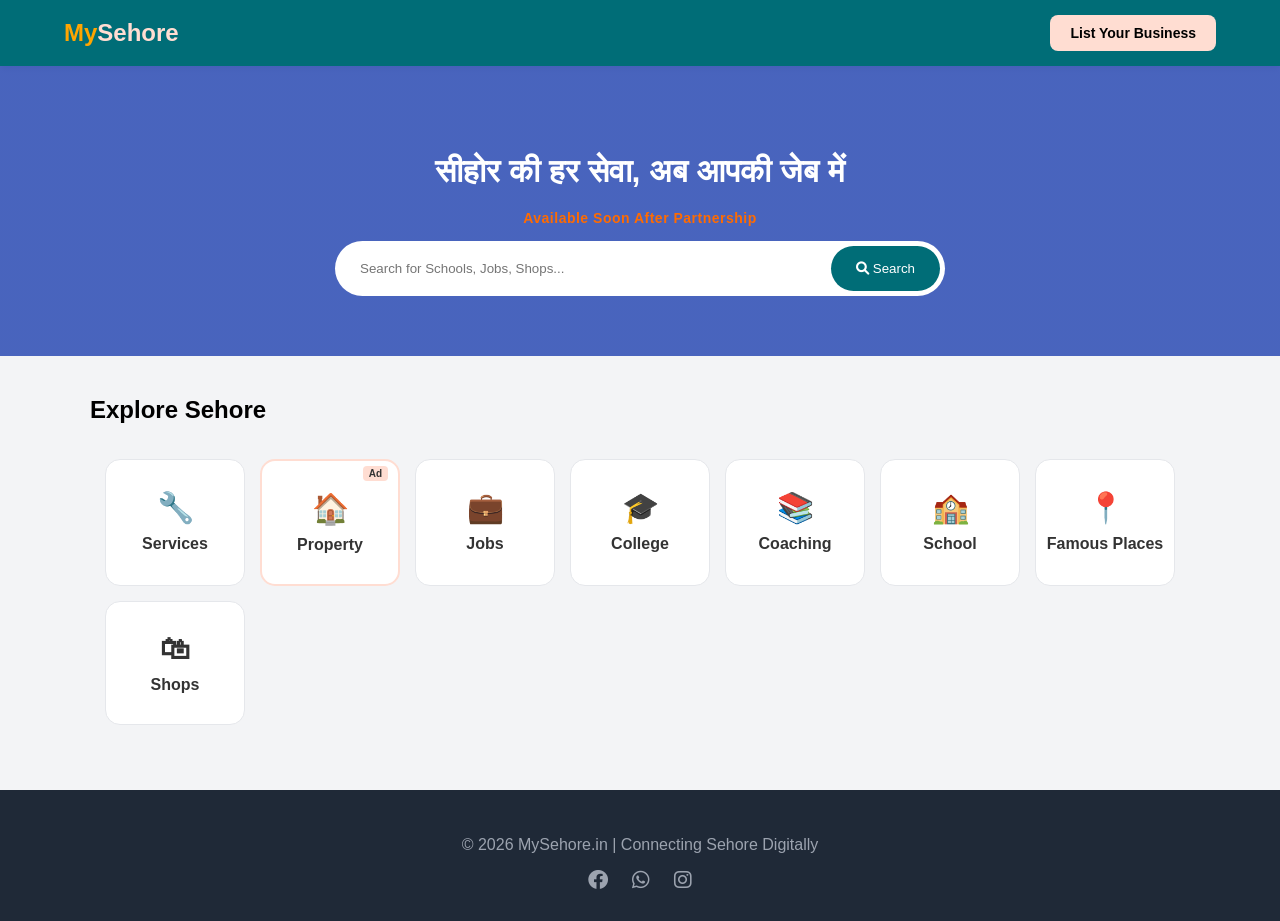
==== index.html @ 0cb75763 "Add files via upload" ====
<!DOCTYPE html>
<html lang="en">
<head>
  <meta charset="UTF-8">
  <title>MySehore.in – Sehore City Portal</title>
  <meta name="viewport" content="width=device-width, initial-scale=1.0">

  <!-- SEO Meta Description -->
  <meta name="description" content="MySehore.in – Explore Services, Property, Jobs, Colleges, Schools, Coaching, Shops & Famous Places in Sehore. Connect with local providers easily.">

  <link rel="stylesheet" href="style.css">
  <link rel="stylesheet" href="https://cdnjs.cloudflare.com/ajax/libs/font-awesome/6.0.0/css/all.min.css">
</head>
<body>

<!-- HEADER + NAV -->
<header class="header">
  <div class="logo">My<span>Sehore</span></div>
  <a href="add-business.html" class="btn-list">List Your Business</a>
</header>

<!-- HERO SECTION -->
<section class="hero">
  <h1>सीहोर की हर सेवा, अब आपकी जेब में</h1> <!-- H1 for SEO -->
  <p class="coming-soon">Available Soon After Partnership</p>
  <div class="search-container">
    <input type="text" placeholder="Search for Schools, Jobs, Shops...">
    <button type="submit"><i class="fas fa-search"></i> Search</button>
  </div>
</section>

<!-- CATEGORIES GRID -->
<section class="section">
  <h2>Explore Sehore</h2> <!-- H2 for SEO -->
  <div class="grid">
    <a href="services.html" class="card"><span>🔧</span><br>Services</a>
    <a href="property.html" class="card featured"><span>🏠</span><br>Property</a>
    <a href="jobs.html" class="card"><span>💼</span><br>Jobs</a>
    <a href="college.html" class="card"><span>🎓</span><br>College</a>
    <a href="coaching.html" class="card"><span>📚</span><br>Coaching</a>
    <a href="school.html" class="card"><span>🏫</span><br>School</a>
    <a href="places.html" class="card"><span>📍</span><br>Famous Places</a>
    <a href="shops.html" class="card"><span>🛍</span><br>Shops</a>
  </div>
</section>

<!-- FOOTER -->
<footer class="footer">
  <div class="footer-content">
    <p>© 2026 MySehore.in | Connecting Sehore Digitally</p>
    <div class="social-icons">
        <i class="fab fa-facebook"></i>
        <i class="fab fa-whatsapp"></i>
        <i class="fab fa-instagram"></i>
    </div>
  </div>
</footer>

</body>
</html>
---- style.css ----
/* --- आपका मौजूदा कोड शुरू (Existing Code) --- */

/* General Enhancement */
:root {
    --primary: #006D77;
    --secondary: #FFDDD2;
    --white: Orange;
    --gray: #f3f4f6;
}

body {
    font-family: 'Segoe UI', Tahoma, Geneva, Verdana, sans-serif;
    margin: 0;
    background-color: var(--gray);
}

/* Header Improvements */
.header {
    background: var(--primary);
    padding: 15px 5%;
    display: flex;
    justify-content: space-between;
    align-items: center;
    box-shadow: 0 4px 6px -1px rgba(0,0,0,0.1);
}

.logo {
    font-size: 24px;
    font-weight: bold;
    color: var(--white);
}

.logo span {
    color: var(--secondary);
}

.btn-list {
    background: var(--secondary);
    color: #000;
    padding: 10px 20px;
    border-radius: 8px;
    text-decoration: none;
    font-weight: bold;
    font-size: 14px;
    transition: 0.3s;
}

.btn-list:hover {
    transform: scale(1.05);
    background: #f59e0b;
}

/* Hero & Search Styling (New) */
.hero {
    background: linear-gradient(rgba(30, 64, 175, 0.8), rgba(30, 64, 175, 0.8)), 
                url('https://images.unsplash.com/photo-1449824913935-59a10b8d2000?q=80&w=1000');
    background-size: cover;
    padding: 60px 20px;
    text-align: center;
    color: white;
}

.hero h1 {
    font-size: 2rem;
    margin-bottom: 20px;
}

.search-container {
    max-width: 600px;
    margin: 0 auto;
    display: flex;
    background: white;
    padding: 5px;
    border-radius: 50px;
}

.search-container input {
    flex: 1;
    border: none;
    padding: 15px 20px;
    border-radius: 50px;
    outline: none;
}

.search-container button {
    background: var(--primary);
    color: white;
    border: none;
    padding: 10px 25px;
    border-radius: 50px;
    cursor: pointer;
}

/* Grid & Card Level Up */
.section {
    max-width: 1100px;
    margin: 40px auto;
    padding: 0 20px;
}

.grid {
    display: grid;
    grid-template-columns: repeat(auto-fit, minmax(140px, 1fr));
    gap: 20px;
    margin-top: 20px;
}

.card {
    background: white;
    padding: 30px 10px;
    text-align: center;
    text-decoration: none;
    color: #333;
    border-radius: 15px;
    font-weight: 600;
    transition: 0.3s;
    border: 1px solid #e5e7eb;
}

.card span {
    font-size: 30px;
    display: inline-block;
    margin-bottom: 10px;
}

.card:hover {
    transform: translateY(-8px);
    box-shadow: 0 10px 15px -3px rgba(0,0,0,0.1);
    border-color: var(--primary);
}

/* Sale Booster: Featured Card Styling */
.featured {
    border: 2px solid var(--secondary);
    position: relative;
}

.featured::before {
    content: "Ad";
    position: absolute;
    top: 5px;
    right: 10px;
    background: var(--secondary);
    font-size: 10px;
    padding: 2px 6px;
    border-radius: 4px;
}

/* Registration Form Styling */
.form-section {
  padding: 40px 15px;
  background: #f4f7f9;
}

.form-container {
  max-width: 650px;
  margin: 0 auto;
  background: white;
  padding: 30px;
  border-radius: 15px;
  box-shadow: 0 10px 30px rgba(0,0,0,0.1);
}

.form-container h2 {
  color: #0d47a1;
  margin-bottom: 5px;
}

.form-container p {
  color: #666;
  font-size: 14px;
  margin-bottom: 20px;
}

hr {
  border: 0;
  border-top: 1px solid #eee;
  margin-bottom: 25px;
}

.form-group {
  margin-bottom: 20px;
  text-align: left;
}

.form-group label {
  display: block;
  font-weight: bold;
  margin-bottom: 8px;
  font-size: 14px;
  color: #333;
}

.form-group input, 
.form-group select, 
.form-group textarea {
  width: 100%;
  padding: 12px 15px;
  border: 1px solid #ccc;
  border-radius: 8px;
  font-size: 15px;
  outline: none;
  transition: 0.3s;
}

.form-group input:focus, 
.form-group select:focus, 
.form-group textarea:focus {
  border-color: #0d47a1;
  box-shadow: 0 0 5px rgba(13, 71, 161, 0.2);
}

.form-row {
  display: grid;
  grid-template-columns: 1fr 1fr;
  gap: 15px;
}

/* Plan Selection Buttons */
.plan-selection {
  margin: 25px 0;
  text-align: left;
}

.plan-options {
  display: grid;
  grid-template-columns: 1fr 1fr;
  gap: 15px;
  margin-top: 10px;
}

.plan-card {
  border: 2px solid #ddd;
  padding: 15px;
  border-radius: 10px;
  display: flex;
  align-items: center;
  gap: 10px;
  cursor: pointer;
  transition: 0.3s;
}

.plan-card:hover {
  border-color: #0d47a1;
}

.plan-card.gold {
  border-color: #ffcc00;
  background: #fffdf0;
}

.submit-btn {
  width: 100%;
  background: #0d47a1;
  color: white;
  padding: 15px;
  border: none;
  border-radius: 8px;
  font-size: 18px;
  font-weight: bold;
  cursor: pointer;
  transition: 0.3s;
  margin-top: 10px;
}

.submit-btn:hover {
  background: #1565c0;
  transform: translateY(-2px);
  box-shadow: 0 5px 15px rgba(0,0,0,0.2);
}

/* Footer Styling */
footer {
    background: #1f2937;
    color: #9ca3af;
    padding: 30px 0;
    text-align: center;
    margin-top: 50px;
}

.social-icons {
    margin-top: 15px;
}

.social-icons i {
    font-size: 20px;
    margin: 0 10px;
    cursor: pointer;
}

.social-icons i:hover {
    color: var(--secondary);
}

/* --- आपका कोड यहाँ समाप्त --- */


/* --- NEW ADDITIONS: Inner Grid & Premium Features (नया कोड) --- */

/* 1. Inner Sub-Category Grid (Boxes Design) */
.sub-section {
  padding: 30px 15px;
  text-align: center;
}

.sub-category-grid {
  display: grid;
  grid-template-columns: repeat(auto-fill, minmax(130px, 1fr));
  gap: 15px;
  max-width: 800px;
  margin: 0 auto;
}

.sub-box {
  background: white;
  padding: 20px 10px;
  border-radius: 15px;
  border: 1px solid #e2e8f0;
  display: flex;
  flex-direction: column;
  align-items: center;
  transition: 0.3s cubic-bezier(0.4, 0, 0.2, 1);
  text-decoration: none;
  color: #333;
}

.sub-box:hover {
  border-color: var(--primary);
  background: #f8faff;
  transform: translateY(-5px);
  box-shadow: 0 8px 20px rgba(30, 64, 175, 0.1);
}

.sub-icon {
  font-size: 28px;
  color: var(--primary);
  margin-bottom: 12px;
}

.sub-name {
  font-weight: 700;
  font-size: 14px;
}

/* 2. Verification & Back Styling */
.verification-text {
  font-size: 14px;
  color: #e67e22; /* Warning Orange */
  margin-bottom: 25px;
  font-weight: 500;
  background: #fff4e6;
  display: inline-block;
  padding: 5px 15px;
  border-radius: 20px;
}
.back-link {
  display: inline-block;
  margin-top: 30px;
  background-color: #6c757d; /* ग्रे बटन कलर */
  color: white; /* टेक्स्ट का रंग सफेद */
  padding: 10px 25px;
  border-radius: 50px; /* कैप्सूल जैसा शेप */
  text-decoration: none;
  font-weight: bold;
  font-size: 14px;
  box-shadow: 0 4px 6px rgba(0,0,0,0.1);
  transition: 0.3s ease;
}

.back-link:hover {
  background-color: #495057; /* डार्क ग्रे ऑन होवर */
  transform: translateX(-5px); /* पीछे की तरफ हल्का सा खिसकना */
  box-shadow: 0 6px 12px rgba(0,0,0,0.15);
}
/* 3. Floating Contact Button (Conversion Rate बढ़ाएगा) */
.floating-whatsapp {
  position: fixed;
  bottom: 20px;
  right: 20px;
  background: #25d366;
  color: white;
  width: 55px;
  height: 55px;
  border-radius: 50%;
  display: flex;
  align-items: center;
  justify-content: center;
  font-size: 25px;
  box-shadow: 0 4px 15px rgba(0,0,0,0.2);
  z-index: 1000;
  transition: 0.3s;
}

.floating-whatsapp:hover {
  transform: scale(1.1) rotate(10deg);
}

/* Responsive Form & Grid Adjustments */
@media (max-width: 600px) {
  .form-row, .plan-options {
    grid-template-columns: 1fr;
  }
  .sub-category-grid {
    grid-template-columns: repeat(2, 1fr); /* मोबाइल पर 2 बॉक्स */
  }
  .hero h1 {
    font-size: 1.5rem;
  }
}
/* ग्रिड को सेट करने के लिए */
.grid {
  display: grid;
  grid-template-columns: repeat(auto-fit, minmax(130px, 1fr));
  gap: 15px;
  padding: 15px;
}

/* इनर कार्ड को बॉक्स बनाने के लिए */
.inner-card {
  background: #ffffff;
  border: 1px solid #e0e0e0;
  border-radius: 12px;
  padding: 25px 10px;
  text-align: center;
  font-weight: 600;
  color: #333;
  box-shadow: 0 4px 6px rgba(0,0,0,0.05);
  transition: 0.3s ease;
  cursor: pointer;
}

/* बॉक्स पर माउस ले जाने पर असर */
.inner-card:hover {
  transform: translateY(-5px);
  border-color: #1e40af; /* आपके पोर्टल का थीम कलर */
  box-shadow: 0 8px 15px rgba(30, 64, 175, 0.1);
  background-color: #f8faff;
}
.coming-soon{
  text-align: center;
  font-size: 14px;
  color: #ff6b00;
  margin: 8px 0 15px;
  font-weight: 600;
  letter-spacing: 0.5px;
}
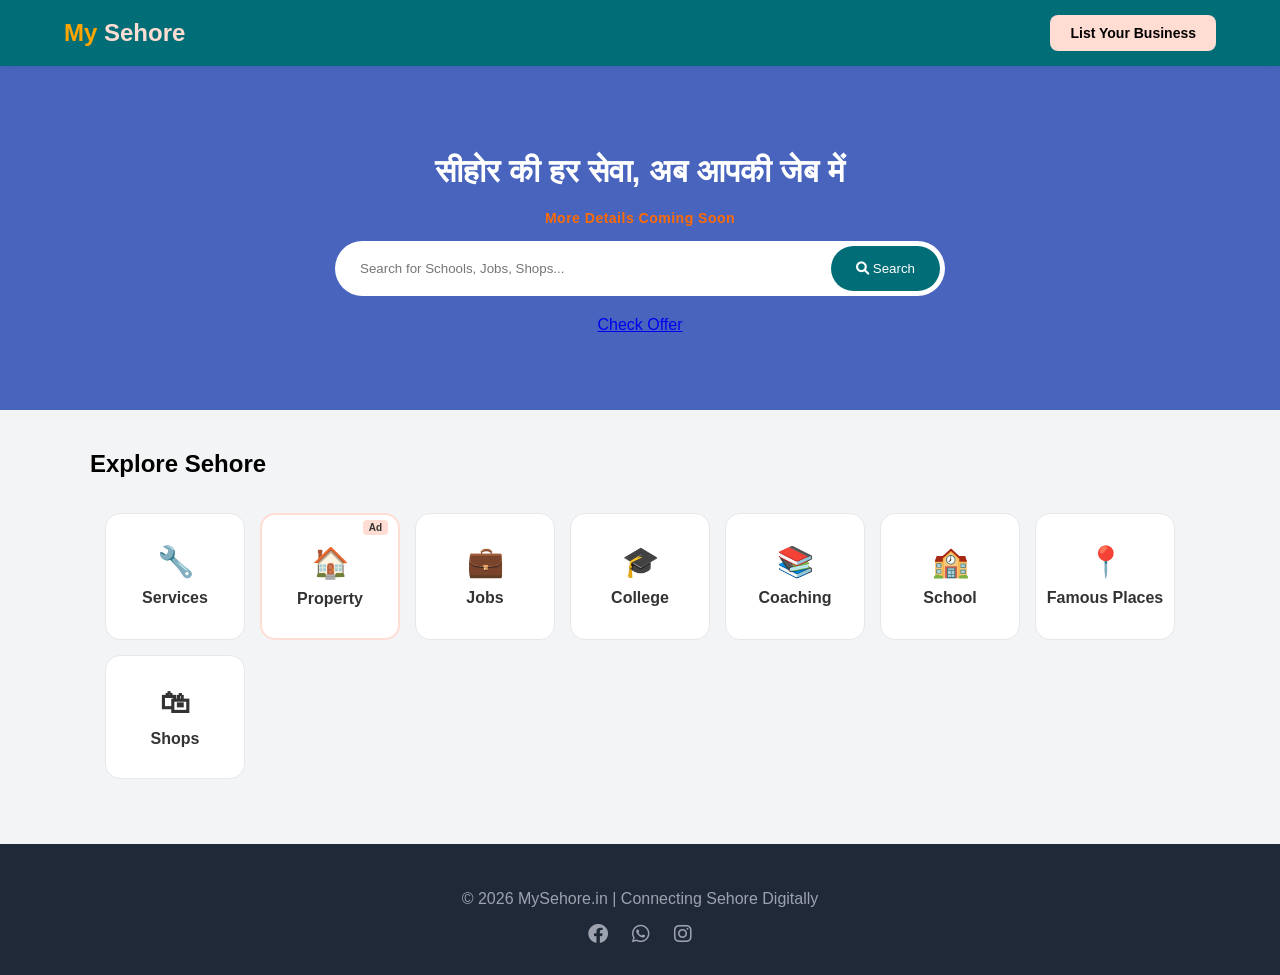
==== commit 9b242210: "Update index.html with new ad codes." ====
--- a/index.html
+++ b/index.html
@@ -15,23 +15,32 @@
 
 <!-- HEADER + NAV -->
 <header class="header">
-  <div class="logo">My<span>Sehore</span></div>
+  <div class="logo">My<span> Sehore</span></div>
   <a href="add-business.html" class="btn-list">List Your Business</a>
 </header>
 
 <!-- HERO SECTION -->
 <section class="hero">
-  <h1>सीहोर की हर सेवा, अब आपकी जेब में</h1> <!-- H1 for SEO -->
-  <p class="coming-soon">Available Soon After Partnership</p>
+  <h1>सीहोर की हर सेवा, अब आपकी जेब में</h1>
+  <p class="coming-soon">More Details Coming Soon </p>
   <div class="search-container">
     <input type="text" placeholder="Search for Schools, Jobs, Shops...">
     <button type="submit"><i class="fas fa-search"></i> Search</button>
   </div>
+
+  <!-- Smart Link Button (3rd code) -->
+  <p style="margin-top:20px;">
+    <a href="https://www.effectivegatecpm.com/zg4i6hs60?key=6418c1c7f68df44a9310173830d0d1ea" target="_blank" class="smart-link-btn">
+      Check Offer
+    </a>
+  </p>
 </section>
+
+<!-- Native Banner Ad (1st code) --
 
 <!-- CATEGORIES GRID -->
 <section class="section">
-  <h2>Explore Sehore</h2> <!-- H2 for SEO -->
+  <h2>Explore Sehore</h2>
   <div class="grid">
     <a href="services.html" class="card"><span>🔧</span><br>Services</a>
     <a href="property.html" class="card featured"><span>🏠</span><br>Property</a>
@@ -43,7 +52,8 @@
     <a href="shops.html" class="card"><span>🛍</span><br>Shops</a>
   </div>
 </section>
-
+<div id="container-654c49c33236e6175a0b15013a739bbd"></div>
+<script async="async" data-cfasync="false" src="https://pl28583642.effectivegatecpm.com/654c49c33236e6175a0b15013a739bbd/invoke.js"></script>
 <!-- FOOTER -->
 <footer class="footer">
   <div class="footer-content">
@@ -56,5 +66,8 @@
   </div>
 </footer>
 
+<!-- 2nd Banner/Script (placed before body close) -->
+<script src="https://pl28583651.effectivegatecpm.com/7d/b0/21/7db0214e241b223d3f748ff8e2d9ee34.js"></script>
+
 </body>
 </html>
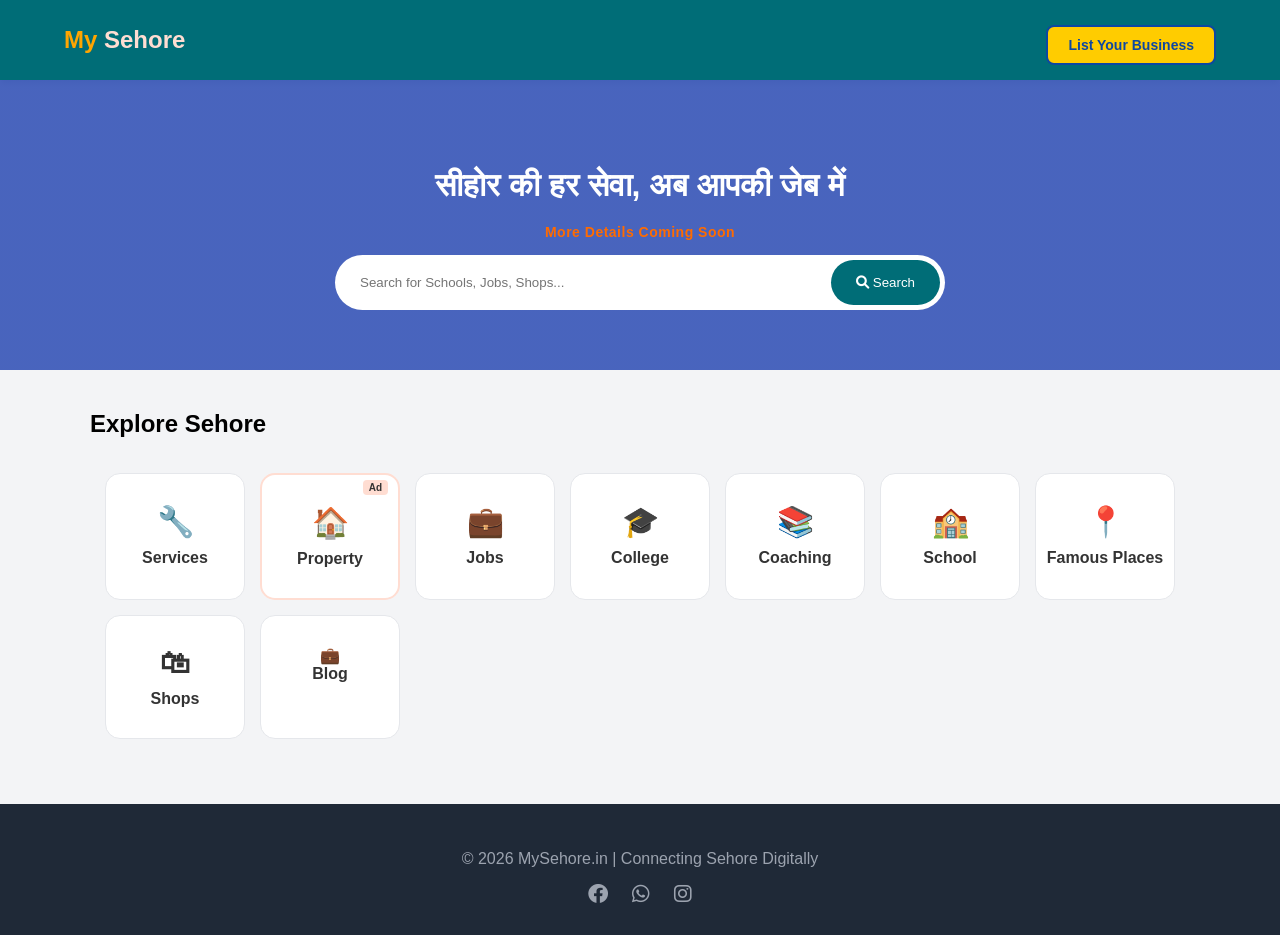
==== commit 70042e50: "Add files via upload" ====
--- a/index.html
+++ b/index.html
@@ -6,7 +6,7 @@
   <meta name="viewport" content="width=device-width, initial-scale=1.0">
 
   <!-- SEO Meta Description -->
-  <meta name="description" content="MySehore.in – Explore Services, Property, Jobs, Colleges, Schools, Coaching, Shops & Famous Places in Sehore. Connect with local providers easily.">
+  <meta name="description" content="MySehore.in – Explore Services, Property, Jobs, Colleges,mysehore.in,Schools, apnasehore.in,Coaching, Shops & Famous Places in Sehore. Connect with local providers easily.sehore,apna sehore ,sehore new,">
 
   <link rel="stylesheet" href="style.css">
   <link rel="stylesheet" href="https://cdnjs.cloudflare.com/ajax/libs/font-awesome/6.0.0/css/all.min.css">
@@ -29,11 +29,7 @@
   </div>
 
   <!-- Smart Link Button (3rd code) -->
-  <p style="margin-top:20px;">
-    <a href="https://www.effectivegatecpm.com/zg4i6hs60?key=6418c1c7f68df44a9310173830d0d1ea" target="_blank" class="smart-link-btn">
-      Check Offer
-    </a>
-  </p>
+
 </section>
 
 <!-- Native Banner Ad (1st code) --
@@ -50,6 +46,7 @@
     <a href="school.html" class="card"><span>🏫</span><br>School</a>
     <a href="places.html" class="card"><span>📍</span><br>Famous Places</a>
     <a href="shops.html" class="card"><span>🛍</span><br>Shops</a>
+    <a href="Blogpage.html" class="card"<span>💼</span><br>Blog</a>
   </div>
 </section>
 <div id="container-654c49c33236e6175a0b15013a739bbd"></div>
@@ -67,7 +64,6 @@
 </footer>
 
 <!-- 2nd Banner/Script (placed before body close) -->
-<script src="https://pl28583651.effectivegatecpm.com/7d/b0/21/7db0214e241b223d3f748ff8e2d9ee34.js"></script>
 
 </body>
 </html>
--- a/style.css
+++ b/style.css
@@ -443,4 +443,22 @@
   margin: 8px 0 15px;
   font-weight: 600;
   letter-spacing: 0.5px;
+}
+.btn-list {
+  display: inline-block;
+  padding: 10px 20px;
+  background: #ffcc00;      /* bright box color */
+  color: #0d47a1;           /* text color */
+  text-decoration: none;
+  font-weight: bold;
+  border-radius: 8px;       /* rounded corners like your form boxes */
+  border: 2px solid #0d47a1;
+  transition: all 0.3s ease;
+  margin-top: 10px;
+}
+
+.btn-list:hover {
+  background: #0d47a1;
+  color: #ffcc00;
+  border-color: #ffcc00;
 }
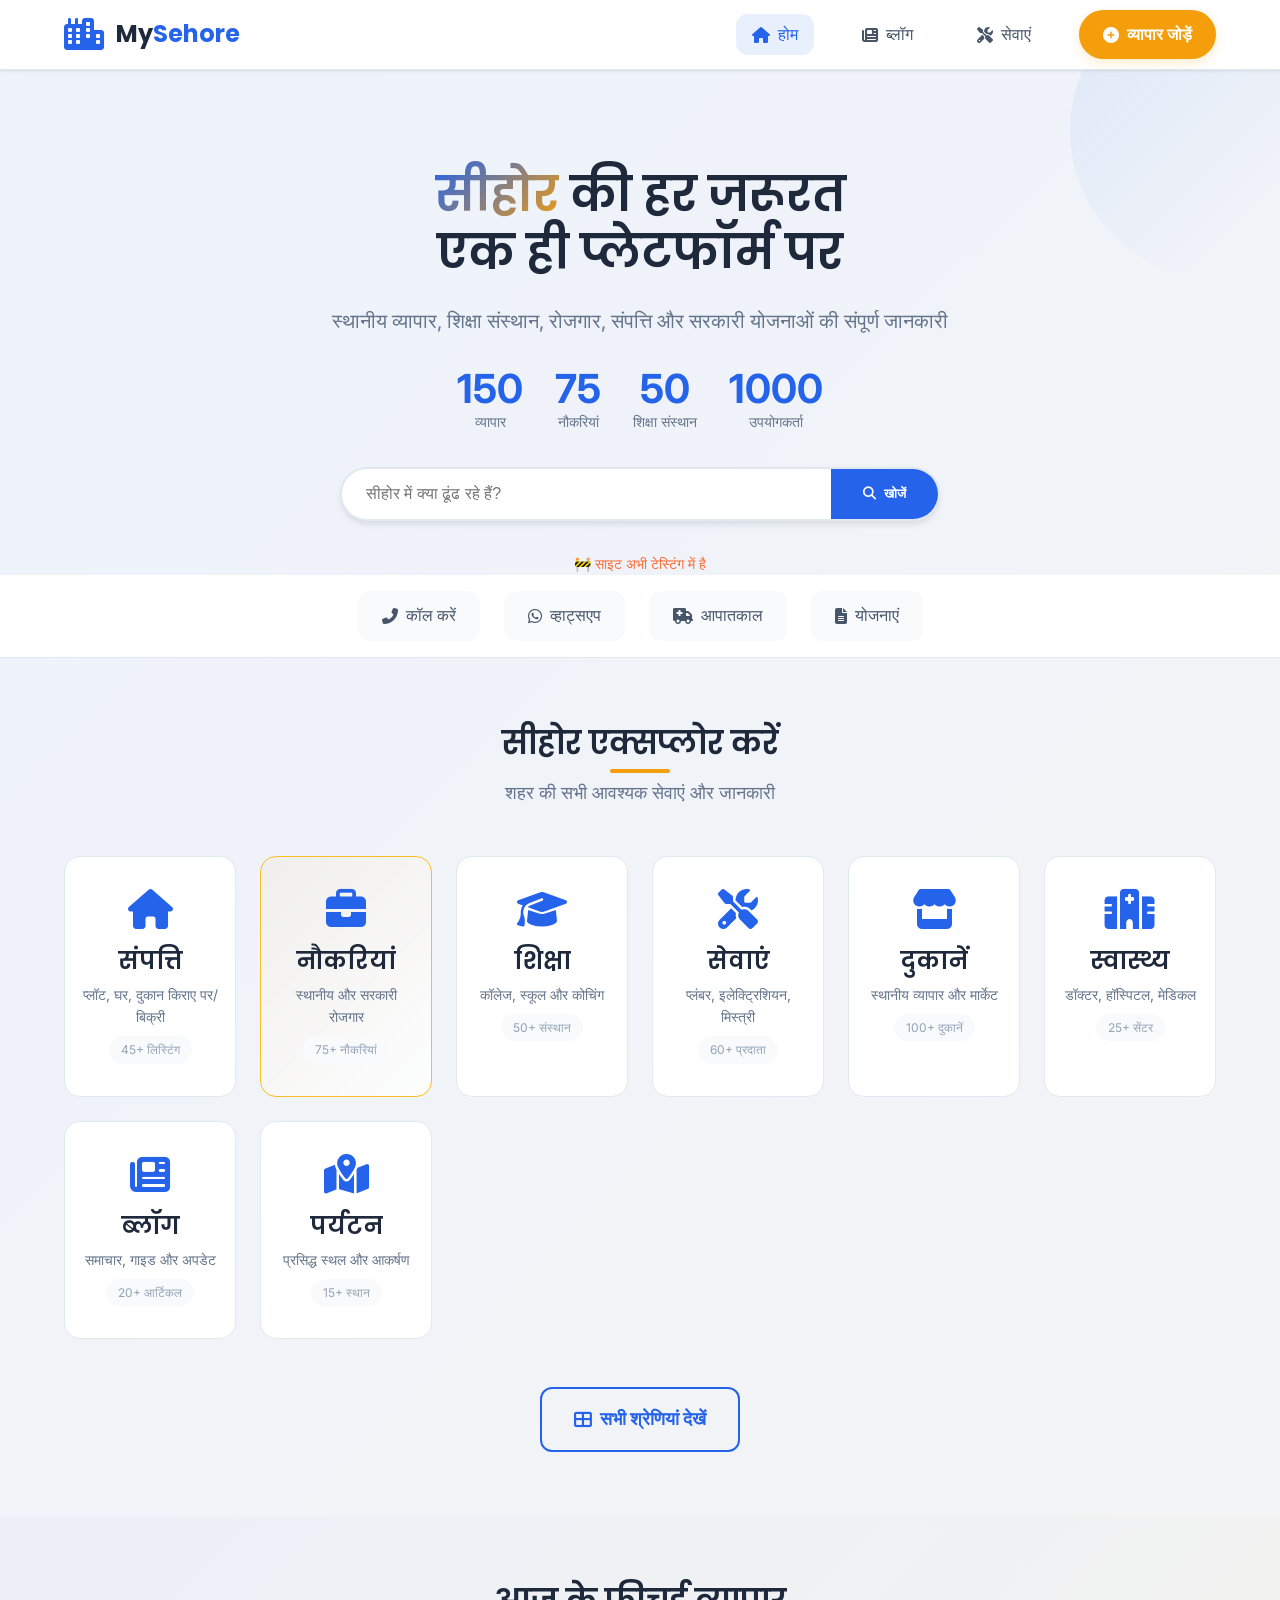
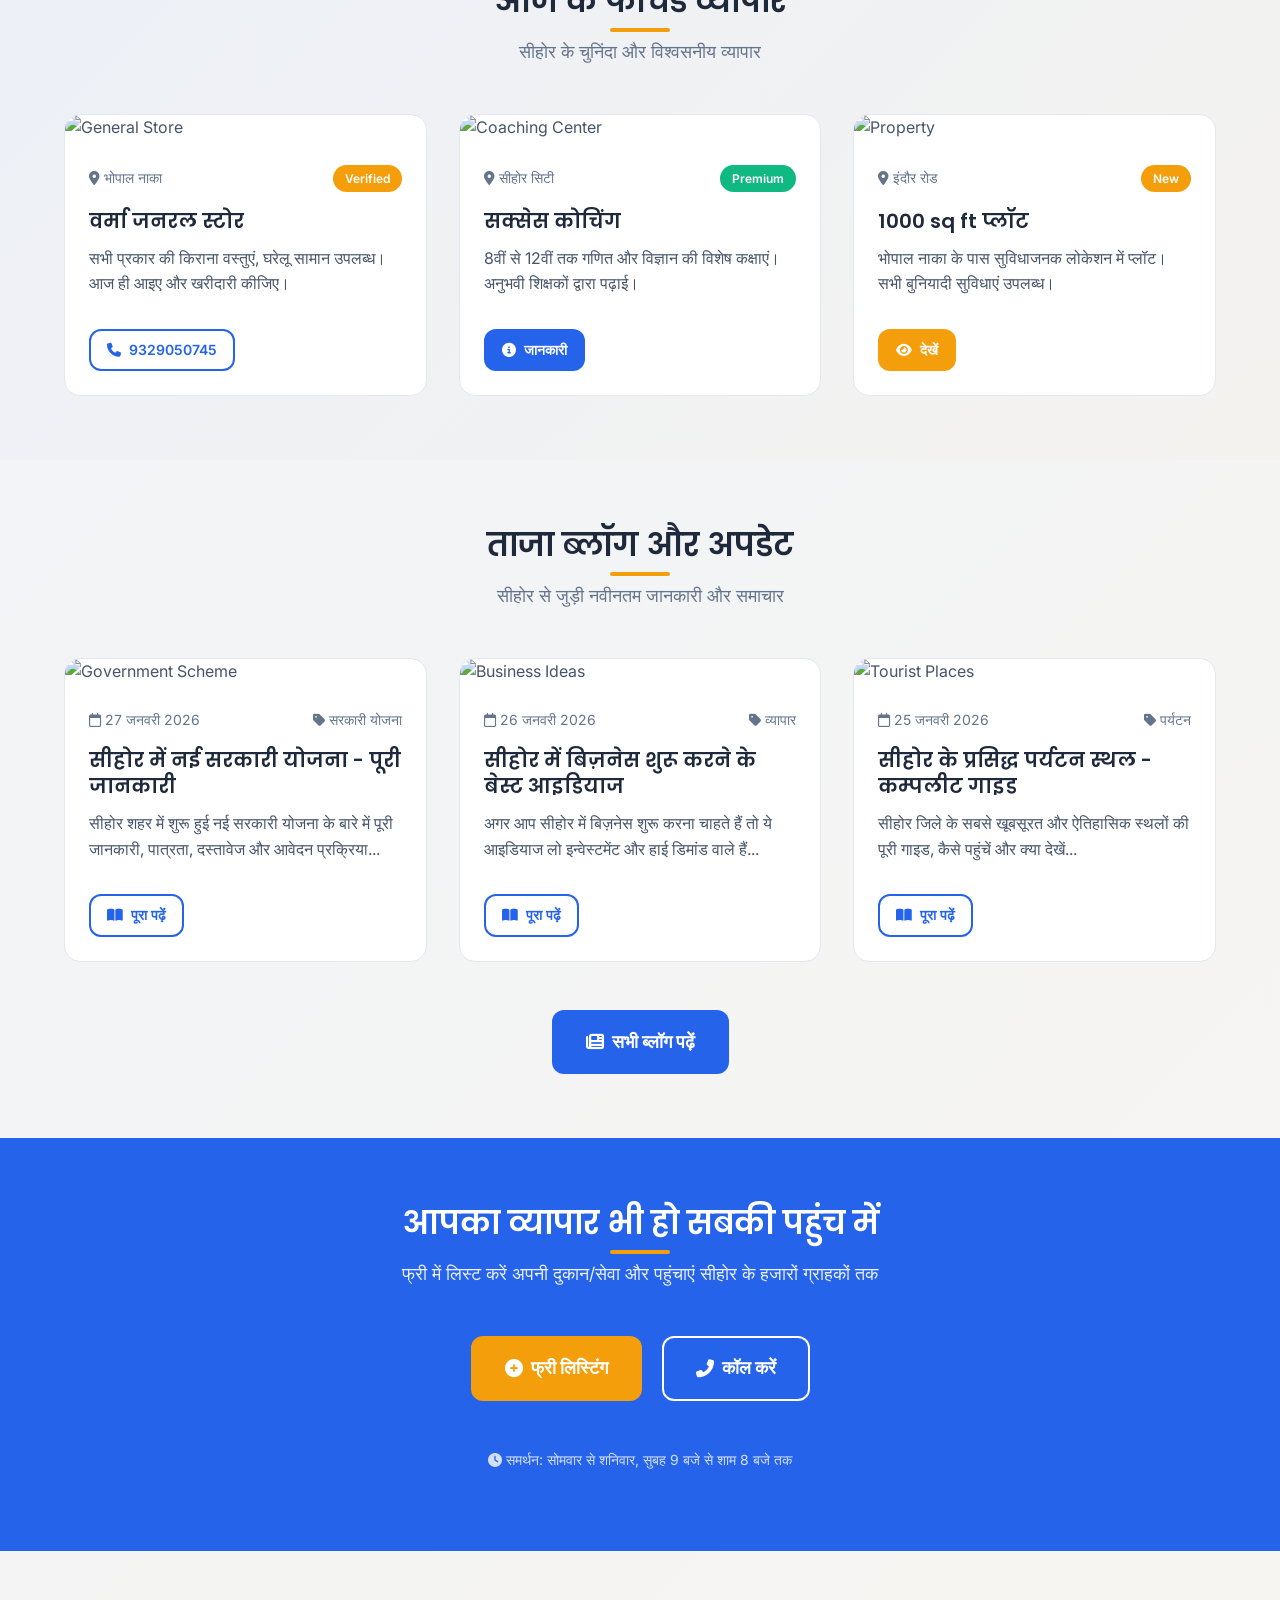
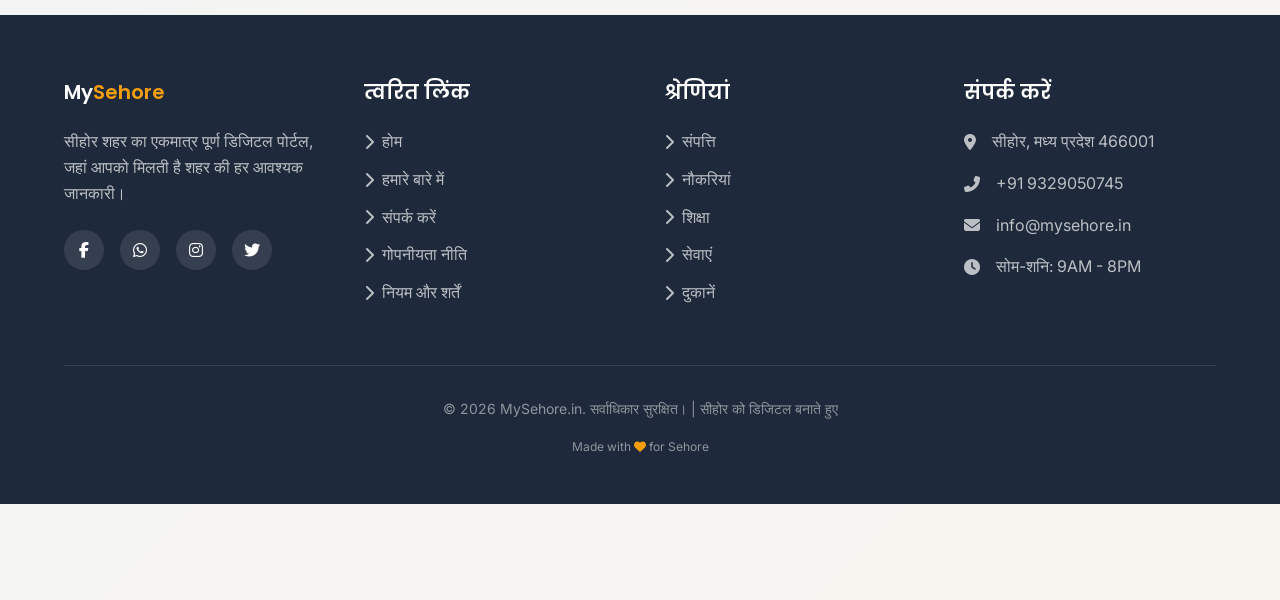
==== commit d3a0bbb2: "Add files via upload" ====
--- a/index.html
+++ b/index.html
@@ -1,69 +1,559 @@
 <!DOCTYPE html>
-<html lang="en">
+<html lang="hi">
 <head>
   <meta charset="UTF-8">
-  <title>MySehore.in – Sehore City Portal</title>
   <meta name="viewport" content="width=device-width, initial-scale=1.0">
-
-  <!-- SEO Meta Description -->
-  <meta name="description" content="MySehore.in – Explore Services, Property, Jobs, Colleges,mysehore.in,Schools, apnasehore.in,Coaching, Shops & Famous Places in Sehore. Connect with local providers easily.sehore,apna sehore ,sehore new,">
-
+  <title>MySehore.in - सीहोर का डिजिटल प्लेटफॉर्म</title>
+  <meta name="description" content="सीहोर की सभी सुविधाएं एक ही जगह - प्रॉपर्टी, नौकरियां, शिक्षा, सेवाएं, व्यापार और स्थानीय जानकारी">
+  
+  <!-- Fonts -->
+  <link href="https://fonts.googleapis.com/css2?family=Poppins:wght@400;500;600;700&family=Inter:wght@300;400;500;600&display=swap" rel="stylesheet">
+  
+  <!-- Font Awesome -->
+  <link rel="stylesheet" href="https://cdnjs.cloudflare.com/ajax/libs/font-awesome/6.4.0/css/all.min.css">
+  
+  <!-- Main CSS -->
   <link rel="stylesheet" href="style.css">
-  <link rel="stylesheet" href="https://cdnjs.cloudflare.com/ajax/libs/font-awesome/6.0.0/css/all.min.css">
+  
+  <style>
+    /* Quick inline styles for critical content */
+    .hero-stats {
+      display: flex;
+      justify-content: center;
+      gap: 2rem;
+      margin: 2rem 0;
+      flex-wrap: wrap;
+    }
+    
+    .stat-item {
+      text-align: center;
+      animation: fadeIn 0.6s ease backwards;
+    }
+    
+    .stat-number {
+      display: block;
+      font-size: 2.5rem;
+      font-weight: 700;
+      color: var(--primary);
+      line-height: 1;
+    }
+    
+    .stat-label {
+      font-size: 0.875rem;
+      color: var(--text-light);
+      margin-top: 0.5rem;
+    }
+    
+    .quick-access {
+      background: var(--white);
+      padding: 1rem 0;
+      border-bottom: 1px solid var(--light-border);
+    }
+    
+    .quick-access-items {
+      display: flex;
+      justify-content: center;
+      gap: 1.5rem;
+      flex-wrap: wrap;
+    }
+    
+    .quick-access-item {
+      display: flex;
+      align-items: center;
+      gap: 0.5rem;
+      padding: 0.75rem 1.5rem;
+      background: var(--light-bg);
+      border-radius: var(--radius-md);
+      color: var(--text-medium);
+      text-decoration: none;
+      transition: all var(--transition-fast);
+    }
+    
+    .quick-access-item:hover {
+      background: var(--primary);
+      color: var(--white);
+      transform: translateY(-2px);
+    }
+  </style>
 </head>
+
 <body>
 
-<!-- HEADER + NAV -->
-<header class="header">
-  <div class="logo">My<span> Sehore</span></div>
-  <a href="add-business.html" class="btn-list">List Your Business</a>
+<!-- Header -->
+<header class="site-header">
+  <div class="container header-container">
+    <a href="index.html" class="logo">
+      <div class="logo-icon">
+        <i class="fas fa-city"></i>
+      </div>
+      <div class="logo-text">
+        My<span>Sehore</span>
+      </div>
+    </a>
+    
+    <button class="menu-toggle" aria-label="Toggle menu">
+      <i class="fas fa-bars"></i>
+    </button>
+    <nav class="main-nav">
+      <a href="index.html" class="nav-link active">
+        <i class="fas fa-home"></i> होम
+      </a>
+      <a href="blog.html" class="nav-link">
+        <i class="fas fa-newspaper"></i> ब्लॉग
+      </a>
+      <a href="services.html" class="nav-link">
+        <i class="fas fa-tools"></i> सेवाएं
+      </a>
+      <a href="add-business.html" class="cta-button">
+        <i class="fas fa-plus-circle"></i> व्यापार जोड़ें
+      </a>
+    </nav>
+  </div>
+</nav>
 </header>
 
-<!-- HERO SECTION -->
+<!-- Hero Section -->
 <section class="hero">
-  <h1>सीहोर की हर सेवा, अब आपकी जेब में</h1>
-  <p class="coming-soon">More Details Coming Soon </p>
-  <div class="search-container">
-    <input type="text" placeholder="Search for Schools, Jobs, Shops...">
-    <button type="submit"><i class="fas fa-search"></i> Search</button>
-  </div>
-
-  <!-- Smart Link Button (3rd code) -->
-
+  <div class="container hero-content">
+    <h1 class="hero-title">
+      <span>सीहोर</span> की हर जरूरत<br>
+      एक ही प्लेटफॉर्म पर
+    </h1>
+    
+    <p class="hero-subtitle">
+      स्थानीय व्यापार, शिक्षा संस्थान, रोजगार, संपत्ति और सरकारी योजनाओं की संपूर्ण जानकारी
+    </p>
+    
+    <!-- Stats -->
+    <div class="hero-stats">
+      <div class="stat-item" style="animation-delay: 0.1s">
+        <span class="stat-number" data-count="150">0</span>
+        <span class="stat-label">व्यापार</span>
+      </div>
+      <div class="stat-item" style="animation-delay: 0.2s">
+        <span class="stat-number" data-count="75">0</span>
+        <span class="stat-label">नौकरियां</span>
+      </div>
+      <div class="stat-item" style="animation-delay: 0.3s">
+        <span class="stat-number" data-count="50">0</span>
+        <span class="stat-label">शिक्षा संस्थान</span>
+      </div>
+      <div class="stat-item" style="animation-delay: 0.4s">
+        <span class="stat-number" data-count="1000">0</span>
+        <span class="stat-label">उपयोगकर्ता</span>
+      </div>
+    </div>
+    
+    <!-- Search -->
+    <div class="search-container">
+      <div class="search-box">
+        <input type="text" class="search-input" placeholder="सीहोर में क्या ढूंढ रहे हैं?">
+        <button class="search-button">
+          <i class="fas fa-search"></i>
+          <span>खोजें</span>
+        </button>
+      </div>
+    </div>
+  </div>
+<div style="color: #ff6b35; text-align: center; font-size: 14px;">
+    🚧 साइट अभी टेस्टिंग में है
+</div>
+
+<!-- Quick Access -->
+<div class="quick-access">
+  <div class="container">
+    <div class="quick-access-items">
+      <a href="tel:900000pp5" class="quick-access-item">
+        <i class="fas fa-phone-alt"></i>
+        <span>कॉल करें</span>
+      </a>
+      <a href="https://wa.me/919329050745" class="quick-access-item">
+        <i class="fab fa-whatsapp"></i>
+        <span>व्हाट्सएप</span>
+      </a>
+      <a href="emergency.html" class="quick-access-item">
+        <i class="fas fa-ambulance"></i>
+        <span>आपातकाल</span>
+      </a>
+      <a href="government.html" class="quick-access-item">
+        <i class="fas fa-file-alt"></i>
+        <span>योजनाएं</span>
+      </a>
+    </div>
+  </div>
+</div>
+
+<!-- Main Categories -->
+<section class="section">
+  <div class="container">
+    <div class="section-header">
+      <h2 class="section-title">सीहोर एक्सप्लोर करें</h2>
+      <p class="section-subtitle">शहर की सभी आवश्यक सेवाएं और जानकारी</p>
+    </div>
+    
+    <div class="categories-grid">
+      <a href="property.html" class="category-card" style="animation-delay: 0.1s">
+        <i class="fas fa-home category-icon"></i>
+        <h3 class="category-name">संपत्ति</h3>
+        <p class="category-desc">प्लॉट, घर, दुकान किराए पर/बिक्री</p>
+        <span class="category-count">45+ लिस्टिंग</span>
+      </a>
+      
+      <a href="jobs.html" class="category-card featured" style="animation-delay: 0.2s">
+        <i class="fas fa-briefcase category-icon"></i>
+        <h3 class="category-name">नौकरियां</h3>
+        <p class="category-desc">स्थानीय और सरकारी रोजगार</p>
+        <span class="category-count">75+ नौकरियां</span>
+      </a>
+      
+      <a href="education.html" class="category-card" style="animation-delay: 0.3s">
+        <i class="fas fa-graduation-cap category-icon"></i>
+        <h3 class="category-name">शिक्षा</h3>
+        <p class="category-desc">कॉलेज, स्कूल और कोचिंग</p>
+        <span class="category-count">50+ संस्थान</span>
+      </a>
+      
+      <a href="services.html" class="category-card" style="animation-delay: 0.4s">
+        <i class="fas fa-tools category-icon"></i>
+        <h3 class="category-name">सेवाएं</h3>
+        <p class="category-desc">प्लंबर, इलेक्ट्रिशियन, मिस्त्री</p>
+        <span class="category-count">60+ प्रदाता</span>
+      </a>
+      
+      <a href="shops.html" class="category-card" style="animation-delay: 0.5s">
+        <i class="fas fa-store category-icon"></i>
+        <h3 class="category-name">दुकानें</h3>
+        <p class="category-desc">स्थानीय व्यापार और मार्केट</p>
+        <span class="category-count">100+ दुकानें</span>
+      </a>
+      
+      <a href="healthcare.html" class="category-card" style="animation-delay: 0.6s">
+        <i class="fas fa-hospital category-icon"></i>
+        <h3 class="category-name">स्वास्थ्य</h3>
+        <p class="category-desc">डॉक्टर, हॉस्पिटल, मेडिकल</p>
+        <span class="category-count">25+ सेंटर</span>
+      </a>
+      
+      <a href="blog.html" class="category-card" style="animation-delay: 0.7s">
+        <i class="fas fa-newspaper category-icon"></i>
+        <h3 class="category-name">ब्लॉग</h3>
+        <p class="category-desc">समाचार, गाइड और अपडेट</p>
+        <span class="category-count">20+ आर्टिकल</span>
+      </a>
+      
+      <a href="places.html" class="category-card" style="animation-delay: 0.8s">
+        <i class="fas fa-map-marked-alt category-icon"></i>
+        <h3 class="category-name">पर्यटन</h3>
+        <p class="category-desc">प्रसिद्ध स्थल और आकर्षण</p>
+        <span class="category-count">15+ स्थान</span>
+      </a>
+    </div>
+    
+    <div class="text-center mt-3">
+      <a href="categories.html" class="btn btn-outline btn-lg">
+        <i class="fas fa-th-large"></i> सभी श्रेणियां देखें
+      </a>
+    </div>
+  </div>
 </section>
 
-<!-- Native Banner Ad (1st code) --
-
-<!-- CATEGORIES GRID -->
+<!-- Featured Listings -->
+<section class="section" style="background: linear-gradient(135deg, rgba(37, 99, 235, 0.02) 0%, rgba(245, 158, 11, 0.02) 100%)">
+  <div class="container">
+    <div class="section-header">
+      <h2 class="section-title">आज के फीचर्ड व्यापार</h2>
+      <p class="section-subtitle">सीहोर के चुनिंदा और विश्वसनीय व्यापार</p>
+    </div>
+    
+    <div class="content-grid">
+      <div class="content-card" style="animation-delay: 0.1s">
+        <img src="https://images.unsplash.com/photo-1563013544-824ae1b704d3?q=80&w=500" alt="General Store" class="card-image">
+        <div class="card-content">
+          <div class="card-meta">
+            <span><i class="fas fa-map-marker-alt"></i> भोपाल नाका</span>
+            <span class="card-badge">Verified</span>
+          </div>
+          <h3 class="card-title">
+            <a href="shop-detail.html">वर्मा जनरल स्टोर</a>
+          </h3>
+          <p class="card-desc">सभी प्रकार की किराना वस्तुएं, घरेलू सामान उपलब्ध। आज ही आइए और खरीदारी कीजिए।</p>
+          <div class="mt-2">
+            <a href="tel:+919329050745" class="btn btn-sm btn-outline">
+              <i class="fas fa-phone"></i> 9329050745
+            </a>
+          </div>
+        </div>
+      </div>
+      
+      <div class="content-card" style="animation-delay: 0.2s">
+        <img src="https://images.unsplash.com/photo-1581094794329-c8112a89af12?q=80&w-500" alt="Coaching Center" class="card-image">
+        <div class="card-content">
+          <div class="card-meta">
+            <span><i class="fas fa-map-marker-alt"></i> सीहोर सिटी</span>
+            <span class="card-badge" style="background: var(--success)">Premium</span>
+          </div>
+          <h3 class="card-title">
+            <a href="coaching-detail.html">सक्सेस कोचिंग</a>
+          </h3>
+          <p class="card-desc">8वीं से 12वीं तक गणित और विज्ञान की विशेष कक्षाएं। अनुभवी शिक्षकों द्वारा पढ़ाई।</p>
+          <div class="mt-2">
+            <a href="coaching.html" class="btn btn-sm btn-primary">
+              <i class="fas fa-info-circle"></i> जानकारी
+            </a>
+          </div>
+        </div>
+      </div>
+      
+      <div class="content-card" style="animation-delay: 0.3s">
+        <img src="https://images.unsplash.com/photo-1560472354-b33ff0c44a43?q=80&w=500" alt="Property" class="card-image">
+        <div class="card-content">
+          <div class="card-meta">
+            <span><i class="fas fa-map-marker-alt"></i> इंदौर रोड</span>
+            <span class="card-badge" style="background: var(--warning)">New</span>
+          </div>
+          <h3 class="card-title">
+            <a href="property-detail.html">1000 sq ft प्लॉट</a>
+          </h3>
+          <p class="card-desc">भोपाल नाका के पास सुविधाजनक लोकेशन में प्लॉट। सभी बुनियादी सुविधाएं उपलब्ध।</p>
+          <div class="mt-2">
+            <a href="property.html" class="btn btn-sm btn-secondary">
+              <i class="fas fa-eye"></i> देखें
+            </a>
+          </div>
+        </div>
+      </div>
+    </div>
+  </div>
+</section>
+
+<!-- Blog Section -->
 <section class="section">
-  <h2>Explore Sehore</h2>
-  <div class="grid">
-    <a href="services.html" class="card"><span>🔧</span><br>Services</a>
-    <a href="property.html" class="card featured"><span>🏠</span><br>Property</a>
-    <a href="jobs.html" class="card"><span>💼</span><br>Jobs</a>
-    <a href="college.html" class="card"><span>🎓</span><br>College</a>
-    <a href="coaching.html" class="card"><span>📚</span><br>Coaching</a>
-    <a href="school.html" class="card"><span>🏫</span><br>School</a>
-    <a href="places.html" class="card"><span>📍</span><br>Famous Places</a>
-    <a href="shops.html" class="card"><span>🛍</span><br>Shops</a>
-    <a href="Blogpage.html" class="card"<span>💼</span><br>Blog</a>
+  <div class="container">
+    <div class="section-header">
+      <h2 class="section-title">ताजा ब्लॉग और अपडेट</h2>
+      <p class="section-subtitle">सीहोर से जुड़ी नवीनतम जानकारी और समाचार</p>
+    </div>
+    
+    <div class="content-grid">
+      <div class="content-card" style="animation-delay: 0.1s">
+        <img src="https://images.unsplash.com/photo-1589829545856-d10d557cf95f?q=80&w=500" alt="Government Scheme" class="card-image">
+        <div class="card-content">
+          <div class="card-meta">
+            <span><i class="far fa-calendar"></i> 27 जनवरी 2026</span>
+            <span><i class="fas fa-tag"></i> सरकारी योजना</span>
+          </div>
+          <h3 class="card-title">
+            <a href="sehorebirthcertificate.html">सीहोर में नई सरकारी योजना - पूरी जानकारी</a>
+          </h3>
+          <p class="card-desc">सीहोर शहर में शुरू हुई नई सरकारी योजना के बारे में पूरी जानकारी, पात्रता, दस्तावेज और आवेदन प्रक्रिया...</p>
+          <div class="mt-2">
+            <a href="sehorebirthcertificate.html" class="btn btn-sm btn-outline">
+              <i class="fas fa-book-open"></i> पूरा पढ़ें
+            </a>
+          </div>
+        </div>
+      </div>
+      
+      <div class="content-card" style="animation-delay: 0.2s">
+        <img src="https://images.unsplash.com/photo-1556742049-0cfed4f6a45d?q=80&w=500" alt="Business Ideas" class="card-image">
+        <div class="card-content">
+          <div class="card-meta">
+            <span><i class="far fa-calendar"></i> 26 जनवरी 2026</span>
+            <span><i class="fas fa-tag"></i> व्यापार</span>
+          </div>
+          <h3 class="card-title">
+            <a href="#">सीहोर में बिज़नेस शुरू करने के बेस्ट आइडियाज</a>
+          </h3>
+          <p class="card-desc">अगर आप सीहोर में बिज़नेस शुरू करना चाहते हैं तो ये आइडियाज लो इन्वेस्टमेंट और हाई डिमांड वाले हैं...</p>
+          <div class="mt-2">
+            <a href="#" class="btn btn-sm btn-outline">
+              <i class="fas fa-book-open"></i> पूरा पढ़ें
+            </a>
+          </div>
+        </div>
+      </div>
+      
+      <div class="content-card" style="animation-delay: 0.3s">
+        <img src="https://images.unsplash.com/photo-1523240795612-9a054b0db644?q=80&w=500" alt="Tourist Places" class="card-image">
+        <div class="card-content">
+          <div class="card-meta">
+            <span><i class="far fa-calendar"></i> 25 जनवरी 2026</span>
+            <span><i class="fas fa-tag"></i> पर्यटन</span>
+          </div>
+          <h3 class="card-title">
+            <a href="places.html">सीहोर के प्रसिद्ध पर्यटन स्थल - कम्पलीट गाइड</a>
+          </h3>
+          <p class="card-desc">सीहोर जिले के सबसे खूबसूरत और ऐतिहासिक स्थलों की पूरी गाइड, कैसे पहुंचें और क्या देखें...</p>
+          <div class="mt-2">
+            <a href="places.html" class="btn btn-sm btn-outline">
+              <i class="fas fa-book-open"></i> पूरा पढ़ें
+            </a>
+          </div>
+        </div>
+      </div>
+    </div>
+    
+    <div class="text-center mt-3">
+      <a href="Blogpage.html" class="btn btn-primary btn-lg">
+        <i class="fas fa-newspaper"></i> सभी ब्लॉग पढ़ें
+      </a>
+    </div>
   </div>
 </section>
-<div id="container-654c49c33236e6175a0b15013a739bbd"></div>
-<script async="async" data-cfasync="false" src="https://pl28583642.effectivegatecpm.com/654c49c33236e6175a0b15013a739bbd/invoke.js"></script>
-<!-- FOOTER -->
-<footer class="footer">
-  <div class="footer-content">
-    <p>© 2026 MySehore.in | Connecting Sehore Digitally</p>
-    <div class="social-icons">
-        <i class="fab fa-facebook"></i>
-        <i class="fab fa-whatsapp"></i>
-        <i class="fab fa-instagram"></i>
+
+<!-- CTA Section -->
+<section class="section" style="background: var(--primary); color: var(--white);">
+  <div class="container">
+    <div class="section-header">
+      <h2 class="section-title" style="color: var(--white)">आपका व्यापार भी हो सबकी पहुंच में</h2>
+      <p class="section-subtitle" style="color: rgba(255, 255, 255, 0.9)">फ्री में लिस्ट करें अपनी दुकान/सेवा और पहुंचाएं सीहोर के हजारों ग्राहकों तक</p>
+    </div>
+    
+    <div class="text-center">
+      <div class="mb-3">
+        <a href="add-business.html" class="btn btn-secondary btn-lg" style="margin-right: 1rem">
+          <i class="fas fa-plus-circle"></i> फ्री लिस्टिंग
+        </a>
+        <a href="tel:+919329050745" class="btn btn-outline btn-lg" style="border-color: var(--white); color: var(--white)">
+          <i class="fas fa-phone-alt"></i> कॉल करें
+        </a>
+      </div>
+      <p style="color: rgba(255, 255, 255, 0.8); font-size: 0.875rem;">
+        <i class="fas fa-clock"></i> समर्थन: सोमवार से शनिवार, सुबह 9 बजे से शाम 8 बजे तक
+      </p>
+    </div>
+  </div>
+</section>
+
+<!-- Footer -->
+<footer class="site-footer">
+  <div class="container">
+    <div class="footer-content">
+      <div class="footer-section">
+        <h3>My<span>Sehore</span></h3>
+        <p style="color: rgba(255, 255, 255, 0.7); margin-bottom: 1.5rem;">
+          सीहोर शहर का एकमात्र पूर्ण डिजिटल पोर्टल, जहां आपको मिलती है शहर की हर आवश्यक जानकारी।
+        </p>
+        <div class="social-links">
+          <a href="#" class="social-link" aria-label="Facebook">
+            <i class="fab fa-facebook-f"></i>
+          </a>
+          <a href="#" class="social-link" aria-label="WhatsApp">
+            <i class="fab fa-whatsapp"></i>
+          </a>
+          <a href="#" class="social-link" aria-label="Instagram">
+            <i class="fab fa-instagram"></i>
+          </a>
+          <a href="#" class="social-link" aria-label="Twitter">
+            <i class="fab fa-twitter"></i>
+          </a>
+        </div>
+      </div>
+      
+      <div class="footer-section">
+        <h3>त्वरित लिंक</h3>
+        <ul class="footer-links">
+          <li><a href="index.html"><i class="fas fa-chevron-right"></i> होम</a></li>
+          <li><a href="about.html"><i class="fas fa-chevron-right"></i> हमारे बारे में</a></li>
+          <li><a href="contact.html"><i class="fas fa-chevron-right"></i> संपर्क करें</a></li>
+          <li><a href="privacy.html"><i class="fas fa-chevron-right"></i> गोपनीयता नीति</a></li>
+          <li><a href="terms.html"><i class="fas fa-chevron-right"></i> नियम और शर्तें</a></li>
+        </ul>
+      </div>
+      
+      <div class="footer-section">
+        <h3>श्रेणियां</h3>
+        <ul class="footer-links">
+          <li><a href="property.html"><i class="fas fa-chevron-right"></i> संपत्ति</a></li>
+          <li><a href="jobs.html"><i class="fas fa-chevron-right"></i> नौकरियां</a></li>
+          <li><a href="education.html"><i class="fas fa-chevron-right"></i> शिक्षा</a></li>
+          <li><a href="services.html"><i class="fas fa-chevron-right"></i> सेवाएं</a></li>
+          <li><a href="shops.html"><i class="fas fa-chevron-right"></i> दुकानें</a></li>
+        </ul>
+      </div>
+      
+      <div class="footer-section">
+        <h3>संपर्क करें</h3>
+        <ul class="contact-info">
+          <li>
+            <i class="fas fa-map-marker-alt"></i>
+            <span>सीहोर, मध्य प्रदेश 466001</span>
+          </li>
+          <li>
+            <i class="fas fa-phone-alt"></i>
+            <span><a href="tel:+919329050745">+91 9329050745</a></span>
+          </li>
+          <li>
+            <i class="fas fa-envelope"></i>
+            <span><a href="mailto:info@mysehore.in">info@mysehore.in</a></span>
+          </li>
+          <li>
+            <i class="fas fa-clock"></i>
+            <span>सोम-शनि: 9AM - 8PM</span>
+          </li>
+        </ul>
+      </div>
+    </div>
+    
+    <div class="footer-bottom">
+      <p>&copy; 2026 MySehore.in. सर्वाधिकार सुरक्षित। | सीहोर को डिजिटल बनाते हुए</p>
+      <p style="margin-top: 0.5rem; font-size: 0.75rem; color: rgba(255, 255, 255, 0.5);">
+        Made with <i class="fas fa-heart" style="color: var(--secondary);"></i> for Sehore
+      </p>
     </div>
   </div>
 </footer>
 
-<!-- 2nd Banner/Script (placed before body close) -->
+<!-- JavaScript -->
+<script src="app.js"></script>
+
+<script>
+  // Simple animations
+  document.addEventListener('DOMContentLoaded', function() {
+    // Menu toggle
+    const menuToggle = document.querySelector('.menu-toggle');
+    const mainNav = document.querySelector('.main-nav');
+    
+    if (menuToggle) {
+      menuToggle.addEventListener('click', function() {
+        mainNav.classList.toggle('active');
+      });
+    }
+    
+    // Animate stats
+    const statNumbers = document.querySelectorAll('.stat-number');
+    statNumbers.forEach(stat => {
+      const target = parseInt(stat.getAttribute('data-count'));
+      let current = 0;
+      const increment = target / 50;
+      const timer = setInterval(() => {
+        current += increment;
+        if (current >= target) {
+          current = target;
+          clearInterval(timer);
+        }
+        stat.textContent = Math.floor(current);
+      }, 30);
+    });
+    
+    // Smooth scroll
+    document.querySelectorAll('a[href^="#"]').forEach(anchor => {
+      anchor.addEventListener('click', function(e) {
+        e.preventDefault();
+        const targetId = this.getAttribute('href');
+        if (targetId === '#') return;
+        
+        const targetElement = document.querySelector(targetId);
+        if (targetElement) {
+          window.scrollTo({
+            top: targetElement.offsetTop - 80,
+            behavior: 'smooth'
+          });
+        }
+      });
+    });
+  });
+</script>
 
 </body>
 </html>
--- a/style.css
+++ b/style.css
@@ -1,464 +1,847 @@
-/* --- आपका मौजूदा कोड शुरू (Existing Code) --- */
-
-/* General Enhancement */
+/* === MYSEHORE.IN - ENHANCED UI/UX DESIGN === */
+/* Updated with softer, more professional colors */
+
 :root {
-    --primary: #006D77;
-    --secondary: #FFDDD2;
-    --white: Orange;
-    --gray: #f3f4f6;
+  /* Updated Color Palette - Softer & Professional */
+  --primary: #2563eb;        /* Soft Blue */
+  --primary-light: #3b82f6;
+  --primary-dark: #1d4ed8;
+  --secondary: #f59e0b;      /* Warm Amber */
+  --secondary-light: #fbbf24;
+  --secondary-dark: #d97706;
+  
+  /* Neutral Colors */
+  --white: #ffffff;
+  --light-bg: #f8fafc;
+  --light-border: #e2e8f0;
+  --text-dark: #1e293b;
+  --text-medium: #475569;
+  --text-light: #64748b;
+  --text-muted: #94a3b8;
+  
+  /* Status Colors */
+  --success: #10b981;
+  --warning: #f59e0b;
+  --error: #ef4444;
+  --info: #3b82f6;
+  
+  /* Shadows */
+  --shadow-sm: 0 1px 3px rgba(0, 0, 0, 0.1);
+  --shadow-md: 0 4px 6px -1px rgba(0, 0, 0, 0.1);
+  --shadow-lg: 0 10px 15px -3px rgba(0, 0, 0, 0.1);
+  --shadow-xl: 0 20px 25px -5px rgba(0, 0, 0, 0.1);
+  
+  /* Border Radius */
+  --radius-sm: 8px;
+  --radius-md: 12px;
+  --radius-lg: 16px;
+  --radius-xl: 24px;
+  --radius-full: 9999px;
+  
+  /* Transitions */
+  --transition-fast: 150ms ease;
+  --transition-normal: 300ms ease;
+  --transition-slow: 500ms ease;
+  
+  /* Layout */
+  --header-height: 70px;
+  --container-width: 1200px;
+  --sidebar-width: 300px;
+}
+
+/* === RESET & BASE STYLES === */
+* {
+  margin: 0;
+  padding: 0;
+  box-sizing: border-box;
+}
+
+html {
+  scroll-behavior: smooth;
 }
 
 body {
-    font-family: 'Segoe UI', Tahoma, Geneva, Verdana, sans-serif;
-    margin: 0;
-    background-color: var(--gray);
-}
-
-/* Header Improvements */
-.header {
-    background: var(--primary);
-    padding: 15px 5%;
-    display: flex;
-    justify-content: space-between;
-    align-items: center;
-    box-shadow: 0 4px 6px -1px rgba(0,0,0,0.1);
-}
-
+  font-family: 'Inter', -apple-system, BlinkMacSystemFont, 'Segoe UI', Roboto, Oxygen, Ubuntu, sans-serif;
+  line-height: 1.6;
+  color: var(--text-medium);
+  background: var(--light-bg);
+  overflow-x: hidden;
+  -webkit-font-smoothing: antialiased;
+  -moz-osx-font-smoothing: grayscale;
+}
+
+/* === TYPOGRAPHY === */
+h1, h2, h3, h4, h5, h6 {
+  font-family: 'Poppins', sans-serif;
+  font-weight: 600;
+  color: var(--text-dark);
+  line-height: 1.3;
+  margin-bottom: 1rem;
+}
+
+h1 { font-size: 2.5rem; }
+h2 { font-size: 2rem; }
+h3 { font-size: 1.5rem; }
+h4 { font-size: 1.25rem; }
+h5 { font-size: 1.125rem; }
+h6 { font-size: 1rem; }
+
+p {
+  margin-bottom: 1rem;
+}
+
+a {
+  color: var(--primary);
+  text-decoration: none;
+  transition: color var(--transition-fast);
+}
+
+a:hover {
+  color: var(--primary-dark);
+}
+
+/* === ANIMATIONS === */
+@keyframes fadeIn {
+  from { opacity: 0; transform: translateY(20px); }
+  to { opacity: 1; transform: translateY(0); }
+}
+
+@keyframes slideInLeft {
+  from { opacity: 0; transform: translateX(-30px); }
+  to { opacity: 1; transform: translateX(0); }
+}
+
+@keyframes slideInRight {
+  from { opacity: 0; transform: translateX(30px); }
+  to { opacity: 1; transform: translateX(0); }
+}
+
+@keyframes scaleIn {
+  from { opacity: 0; transform: scale(0.9); }
+  to { opacity: 1; transform: scale(1); }
+}
+
+@keyframes pulse {
+  0%, 100% { opacity: 1; }
+  50% { opacity: 0.7; }
+}
+
+@keyframes float {
+  0%, 100% { transform: translateY(0); }
+  50% { transform: translateY(-10px); }
+}
+
+/* === LAYOUT COMPONENTS === */
+.container {
+  width: 100%;
+  max-width: var(--container-width);
+  margin: 0 auto;
+  padding: 0 1.5rem;
+}
+
+.section {
+  padding: 4rem 0;
+}
+
+.section-header {
+  text-align: center;
+  margin-bottom: 3rem;
+  animation: fadeIn 0.8s ease;
+}
+
+.section-title {
+  position: relative;
+  display: inline-block;
+  margin-bottom: 1rem;
+}
+
+.section-title::after {
+  content: '';
+  position: absolute;
+  bottom: -10px;
+  left: 50%;
+  transform: translateX(-50%);
+  width: 60px;
+  height: 4px;
+  background: var(--secondary);
+  border-radius: 2px;
+}
+
+.section-subtitle {
+  color: var(--text-light);
+  font-size: 1.1rem;
+  max-width: 600px;
+  margin: 0 auto;
+}
+
+/* === HEADER & NAVIGATION === */
+.site-header {
+  position: sticky;
+  top: 0;
+  z-index: 1000;
+  background: var(--white);
+  box-shadow: var(--shadow-sm);
+  height: var(--header-height);
+  border-bottom: 1px solid var(--light-border);
+}
+
+.header-container {
+  display: flex;
+  justify-content: space-between;
+  align-items: center;
+  height: 100%;
+}
+
+/* Logo */
 .logo {
-    font-size: 24px;
-    font-weight: bold;
-    color: var(--white);
-}
-
-.logo span {
-    color: var(--secondary);
-}
-
-.btn-list {
-    background: var(--secondary);
-    color: #000;
-    padding: 10px 20px;
-    border-radius: 8px;
-    text-decoration: none;
-    font-weight: bold;
-    font-size: 14px;
-    transition: 0.3s;
-}
-
-.btn-list:hover {
-    transform: scale(1.05);
-    background: #f59e0b;
-}
-
-/* Hero & Search Styling (New) */
+  display: flex;
+  align-items: center;
+  gap: 0.75rem;
+  text-decoration: none;
+}
+
+.logo-icon {
+  font-size: 2rem;
+  color: var(--primary);
+  animation: float 3s ease-in-out infinite;
+}
+
+.logo-text {
+  font-family: 'Poppins', sans-serif;
+  font-size: 1.5rem;
+  font-weight: 700;
+  color: var(--text-dark);
+}
+
+.logo-text span {
+  color: var(--primary);
+}
+
+/* Navigation */
+.main-nav {
+  display: flex;
+  align-items: center;
+  gap: 2rem;
+}
+
+.nav-link {
+  color: var(--text-medium);
+  font-weight: 500;
+  padding: 0.5rem 1rem;
+  border-radius: var(--radius-md);
+  transition: all var(--transition-normal);
+  display: flex;
+  align-items: center;
+  gap: 0.5rem;
+}
+
+.nav-link:hover {
+  color: var(--primary);
+  background: rgba(37, 99, 235, 0.05);
+}
+
+.nav-link.active {
+  color: var(--primary);
+  background: rgba(37, 99, 235, 0.1);
+}
+
+/* CTA Button */
+.cta-button {
+  display: inline-flex;
+  align-items: center;
+  gap: 0.5rem;
+  padding: 0.75rem 1.5rem;
+  background: var(--secondary);
+  color: var(--white);
+  border-radius: var(--radius-full);
+  font-weight: 600;
+  transition: all var(--transition-normal);
+  box-shadow: 0 4px 12px rgba(245, 158, 11, 0.2);
+}
+
+.cta-button:hover {
+  background: var(--secondary-dark);
+  transform: translateY(-2px);
+  box-shadow: 0 6px 20px rgba(245, 158, 11, 0.3);
+  color: var(--white);
+}
+
+/* Mobile Menu Toggle */
+.menu-toggle {
+  display: none;
+  background: none;
+  border: none;
+  font-size: 1.5rem;
+  color: var(--text-dark);
+  cursor: pointer;
+  padding: 0.5rem;
+}
+
+/* === HERO SECTION === */
 .hero {
-    background: linear-gradient(rgba(30, 64, 175, 0.8), rgba(30, 64, 175, 0.8)), 
-                url('https://images.unsplash.com/photo-1449824913935-59a10b8d2000?q=80&w=1000');
-    background-size: cover;
-    padding: 60px 20px;
-    text-align: center;
-    color: white;
-}
-
-.hero h1 {
-    font-size: 2rem;
-    margin-bottom: 20px;
-}
-
+  background: linear-gradient(135deg, rgba(37, 99, 235, 0.05) 0%, rgba(245, 158, 11, 0.05) 100%);
+  padding: 6rem 0;
+  position: relative;
+  overflow: hidden;
+}
+
+.hero::before {
+  content: '';
+  position: absolute;
+  top: 0;
+  right: 0;
+  width: 300px;
+  height: 300px;
+  background: linear-gradient(135deg, var(--primary-light) 0%, transparent 70%);
+  opacity: 0.1;
+  border-radius: 50%;
+  transform: translate(30%, -30%);
+}
+
+.hero-content {
+  max-width: 800px;
+  margin: 0 auto;
+  text-align: center;
+  position: relative;
+  z-index: 1;
+}
+
+.hero-title {
+  font-size: 3rem;
+  line-height: 1.2;
+  margin-bottom: 1.5rem;
+  animation: slideInLeft 0.8s ease;
+}
+
+.hero-title span {
+  color: var(--primary);
+  background: linear-gradient(135deg, var(--primary), var(--secondary));
+  -webkit-background-clip: text;
+  -webkit-text-fill-color: transparent;
+}
+
+.hero-subtitle {
+  font-size: 1.25rem;
+  color: var(--text-light);
+  margin-bottom: 2rem;
+  animation: slideInRight 0.8s ease 0.2s both;
+}
+
+/* === SEARCH COMPONENT === */
 .search-container {
-    max-width: 600px;
-    margin: 0 auto;
-    display: flex;
-    background: white;
-    padding: 5px;
-    border-radius: 50px;
-}
-
-.search-container input {
-    flex: 1;
-    border: none;
-    padding: 15px 20px;
-    border-radius: 50px;
-    outline: none;
-}
-
-.search-container button {
-    background: var(--primary);
-    color: white;
-    border: none;
-    padding: 10px 25px;
-    border-radius: 50px;
-    cursor: pointer;
-}
-
-/* Grid & Card Level Up */
-.section {
-    max-width: 1100px;
-    margin: 40px auto;
-    padding: 0 20px;
-}
-
-.grid {
-    display: grid;
-    grid-template-columns: repeat(auto-fit, minmax(140px, 1fr));
-    gap: 20px;
-    margin-top: 20px;
-}
-
-.card {
-    background: white;
-    padding: 30px 10px;
-    text-align: center;
-    text-decoration: none;
-    color: #333;
-    border-radius: 15px;
-    font-weight: 600;
-    transition: 0.3s;
-    border: 1px solid #e5e7eb;
-}
-
-.card span {
-    font-size: 30px;
-    display: inline-block;
-    margin-bottom: 10px;
-}
-
-.card:hover {
-    transform: translateY(-8px);
-    box-shadow: 0 10px 15px -3px rgba(0,0,0,0.1);
-    border-color: var(--primary);
-}
-
-/* Sale Booster: Featured Card Styling */
-.featured {
-    border: 2px solid var(--secondary);
-    position: relative;
-}
-
-.featured::before {
-    content: "Ad";
-    position: absolute;
-    top: 5px;
-    right: 10px;
-    background: var(--secondary);
-    font-size: 10px;
-    padding: 2px 6px;
-    border-radius: 4px;
-}
-
-/* Registration Form Styling */
-.form-section {
-  padding: 40px 15px;
-  background: #f4f7f9;
-}
-
+  max-width: 600px;
+  margin: 2rem auto;
+  animation: scaleIn 0.8s ease 0.4s both;
+}
+
+.search-box {
+  display: flex;
+  background: var(--white);
+  border: 2px solid var(--light-border);
+  border-radius: var(--radius-full);
+  overflow: hidden;
+  transition: all var(--transition-normal);
+  box-shadow: var(--shadow-md);
+}
+
+.search-box:focus-within {
+  border-color: var(--primary);
+  box-shadow: 0 0 0 3px rgba(37, 99, 235, 0.1);
+  transform: translateY(-2px);
+}
+
+.search-input {
+  flex: 1;
+  padding: 1rem 1.5rem;
+  border: none;
+  outline: none;
+  font-size: 1rem;
+  background: transparent;
+}
+
+.search-button {
+  padding: 0 2rem;
+  background: var(--primary);
+  color: var(--white);
+  border: none;
+  font-weight: 600;
+  cursor: pointer;
+  display: flex;
+  align-items: center;
+  gap: 0.5rem;
+  transition: background var(--transition-normal);
+}
+
+.search-button:hover {
+  background: var(--primary-dark);
+}
+
+/* === CATEGORIES GRID === */
+.categories-grid {
+  display: grid;
+  grid-template-columns: repeat(auto-fit, minmax(160px, 1fr));
+  gap: 1.5rem;
+  margin-top: 2rem;
+}
+
+.category-card {
+  background: var(--white);
+  border: 1px solid var(--light-border);
+  border-radius: var(--radius-lg);
+  padding: 2rem 1rem;
+  text-align: center;
+  text-decoration: none;
+  transition: all var(--transition-normal);
+  animation: fadeIn 0.6s ease backwards;
+  position: relative;
+  overflow: hidden;
+}
+
+.category-card::before {
+  content: '';
+  position: absolute;
+  top: 0;
+  left: 0;
+  right: 0;
+  height: 4px;
+  background: linear-gradient(90deg, var(--primary), var(--secondary));
+  transform: scaleX(0);
+  transition: transform var(--transition-normal);
+}
+
+.category-card:hover {
+  transform: translateY(-5px);
+  box-shadow: var(--shadow-lg);
+  border-color: var(--primary-light);
+}
+
+.category-card:hover::before {
+  transform: scaleX(1);
+}
+
+.category-card.featured {
+  border-color: var(--secondary-light);
+  background: linear-gradient(135deg, rgba(245, 158, 11, 0.05), rgba(255, 255, 255, 0.9));
+}
+
+.category-icon {
+  font-size: 2.5rem;
+  margin-bottom: 1rem;
+  color: var(--primary);
+  display: block;
+  transition: transform var(--transition-normal);
+}
+
+.category-card:hover .category-icon {
+  transform: scale(1.1) rotate(5deg);
+}
+
+.category-name {
+  font-weight: 600;
+  color: var(--text-dark);
+  margin-bottom: 0.5rem;
+}
+
+.category-desc {
+  font-size: 0.875rem;
+  color: var(--text-light);
+  margin-bottom: 0.5rem;
+}
+
+.category-count {
+  font-size: 0.75rem;
+  color: var(--text-muted);
+  background: var(--light-bg);
+  padding: 0.25rem 0.75rem;
+  border-radius: var(--radius-full);
+  display: inline-block;
+}
+
+/* === CONTENT CARDS === */
+.content-grid {
+  display: grid;
+  grid-template-columns: repeat(auto-fill, minmax(300px, 1fr));
+  gap: 2rem;
+}
+
+.content-card {
+  background: var(--white);
+  border: 1px solid var(--light-border);
+  border-radius: var(--radius-lg);
+  overflow: hidden;
+  transition: all var(--transition-normal);
+  animation: fadeIn 0.6s ease backwards;
+}
+
+.content-card:hover {
+  transform: translateY(-5px);
+  box-shadow: var(--shadow-xl);
+  border-color: var(--primary-light);
+}
+
+.card-image {
+  width: 100%;
+  height: 200px;
+  object-fit: cover;
+  transition: transform var(--transition-normal);
+}
+
+.content-card:hover .card-image {
+  transform: scale(1.05);
+}
+
+.card-content {
+  padding: 1.5rem;
+}
+
+.card-meta {
+  display: flex;
+  justify-content: space-between;
+  align-items: center;
+  margin-bottom: 1rem;
+  font-size: 0.875rem;
+  color: var(--text-light);
+}
+
+.card-badge {
+  padding: 0.25rem 0.75rem;
+  background: var(--secondary);
+  color: var(--white);
+  border-radius: var(--radius-full);
+  font-size: 0.75rem;
+  font-weight: 600;
+}
+
+.card-title {
+  font-size: 1.25rem;
+  margin-bottom: 0.75rem;
+}
+
+.card-title a {
+  color: var(--text-dark);
+  transition: color var(--transition-fast);
+}
+
+.card-title a:hover {
+  color: var(--primary);
+}
+
+.card-desc {
+  color: var(--text-medium);
+  margin-bottom: 1rem;
+  line-height: 1.6;
+}
+
+/* === BUTTONS === */
+.btn {
+  display: inline-flex;
+  align-items: center;
+  gap: 0.5rem;
+  padding: 0.75rem 1.5rem;
+  border-radius: var(--radius-md);
+  font-weight: 600;
+  cursor: pointer;
+  transition: all var(--transition-normal);
+  border: 2px solid transparent;
+  text-decoration: none;
+}
+
+.btn-primary {
+  background: var(--primary);
+  color: var(--white);
+}
+
+.btn-primary:hover {
+  background: var(--primary-dark);
+  transform: translateY(-2px);
+  box-shadow: var(--shadow-md);
+}
+
+.btn-secondary {
+  background: var(--secondary);
+  color: var(--white);
+}
+
+.btn-secondary:hover {
+  background: var(--secondary-dark);
+  transform: translateY(-2px);
+  box-shadow: var(--shadow-md);
+}
+
+.btn-outline {
+  background: transparent;
+  border-color: var(--primary);
+  color: var(--primary);
+}
+
+.btn-outline:hover {
+  background: var(--primary);
+  color: var(--white);
+}
+
+.btn-sm {
+  padding: 0.5rem 1rem;
+  font-size: 0.875rem;
+}
+
+.btn-lg {
+  padding: 1rem 2rem;
+  font-size: 1.125rem;
+}
+
+/* === FORM STYLES === */
 .form-container {
-  max-width: 650px;
+  max-width: 800px;
   margin: 0 auto;
-  background: white;
-  padding: 30px;
-  border-radius: 15px;
-  box-shadow: 0 10px 30px rgba(0,0,0,0.1);
-}
-
-.form-container h2 {
-  color: #0d47a1;
-  margin-bottom: 5px;
-}
-
-.form-container p {
-  color: #666;
-  font-size: 14px;
-  margin-bottom: 20px;
-}
-
-hr {
-  border: 0;
-  border-top: 1px solid #eee;
-  margin-bottom: 25px;
+  background: var(--white);
+  padding: 2.5rem;
+  border-radius: var(--radius-lg);
+  box-shadow: var(--shadow-lg);
 }
 
 .form-group {
-  margin-bottom: 20px;
-  text-align: left;
-}
-
-.form-group label {
+  margin-bottom: 1.5rem;
+}
+
+.form-label {
   display: block;
-  font-weight: bold;
-  margin-bottom: 8px;
-  font-size: 14px;
-  color: #333;
-}
-
-.form-group input, 
-.form-group select, 
-.form-group textarea {
+  margin-bottom: 0.5rem;
+  font-weight: 500;
+  color: var(--text-dark);
+}
+
+.form-control {
   width: 100%;
-  padding: 12px 15px;
-  border: 1px solid #ccc;
-  border-radius: 8px;
-  font-size: 15px;
+  padding: 0.875rem 1rem;
+  border: 2px solid var(--light-border);
+  border-radius: var(--radius-md);
+  font-size: 1rem;
+  transition: all var(--transition-fast);
+  background: var(--light-bg);
+}
+
+.form-control:focus {
   outline: none;
-  transition: 0.3s;
-}
-
-.form-group input:focus, 
-.form-group select:focus, 
-.form-group textarea:focus {
-  border-color: #0d47a1;
-  box-shadow: 0 0 5px rgba(13, 71, 161, 0.2);
+  border-color: var(--primary);
+  background: var(--white);
+  box-shadow: 0 0 0 3px rgba(37, 99, 235, 0.1);
 }
 
 .form-row {
   display: grid;
-  grid-template-columns: 1fr 1fr;
-  gap: 15px;
-}
-
-/* Plan Selection Buttons */
-.plan-selection {
-  margin: 25px 0;
-  text-align: left;
-}
-
-.plan-options {
+  grid-template-columns: repeat(auto-fit, minmax(200px, 1fr));
+  gap: 1rem;
+}
+
+/* === FOOTER === */
+.site-footer {
+  background: var(--text-dark);
+  color: var(--white);
+  padding: 4rem 0 2rem;
+  margin-top: 4rem;
+}
+
+.footer-content {
   display: grid;
-  grid-template-columns: 1fr 1fr;
-  gap: 15px;
-  margin-top: 10px;
-}
-
-.plan-card {
-  border: 2px solid #ddd;
-  padding: 15px;
-  border-radius: 10px;
-  display: flex;
-  align-items: center;
-  gap: 10px;
-  cursor: pointer;
-  transition: 0.3s;
-}
-
-.plan-card:hover {
-  border-color: #0d47a1;
-}
-
-.plan-card.gold {
-  border-color: #ffcc00;
-  background: #fffdf0;
-}
-
-.submit-btn {
-  width: 100%;
-  background: #0d47a1;
-  color: white;
-  padding: 15px;
-  border: none;
-  border-radius: 8px;
-  font-size: 18px;
-  font-weight: bold;
-  cursor: pointer;
-  transition: 0.3s;
-  margin-top: 10px;
-}
-
-.submit-btn:hover {
-  background: #1565c0;
-  transform: translateY(-2px);
-  box-shadow: 0 5px 15px rgba(0,0,0,0.2);
-}
-
-/* Footer Styling */
-footer {
-    background: #1f2937;
-    color: #9ca3af;
-    padding: 30px 0;
-    text-align: center;
-    margin-top: 50px;
-}
-
-.social-icons {
-    margin-top: 15px;
-}
-
-.social-icons i {
-    font-size: 20px;
-    margin: 0 10px;
-    cursor: pointer;
-}
-
-.social-icons i:hover {
-    color: var(--secondary);
-}
-
-/* --- आपका कोड यहाँ समाप्त --- */
-
-
-/* --- NEW ADDITIONS: Inner Grid & Premium Features (नया कोड) --- */
-
-/* 1. Inner Sub-Category Grid (Boxes Design) */
-.sub-section {
-  padding: 30px 15px;
+  grid-template-columns: repeat(auto-fit, minmax(250px, 1fr));
+  gap: 3rem;
+  margin-bottom: 3rem;
+}
+
+.footer-section h3 {
+  color: var(--white);
+  margin-bottom: 1.5rem;
+  font-size: 1.25rem;
+}
+
+.footer-section h3 span {
+  color: var(--secondary);
+}
+
+.footer-links {
+  list-style: none;
+}
+
+.footer-links li {
+  margin-bottom: 0.75rem;
+}
+
+.footer-links a {
+  color: rgba(255, 255, 255, 0.7);
+  transition: color var(--transition-fast);
+  display: flex;
+  align-items: center;
+  gap: 0.5rem;
+}
+
+.footer-links a:hover {
+  color: var(--secondary);
+}
+
+.contact-info {
+  list-style: none;
+}
+
+.contact-info li {
+  display: flex;
+  align-items: center;
+  gap: 1rem;
+  margin-bottom: 1rem;
+  color: rgba(255, 255, 255, 0.7);
+}
+
+.contact-info a {
+  color: rgba(255, 255, 255, 0.7);
+}
+
+.contact-info a:hover {
+  color: var(--secondary);
+}
+
+.social-links {
+  display: flex;
+  gap: 1rem;
+  margin-top: 1rem;
+}
+
+.social-link {
+  display: inline-flex;
+  align-items: center;
+  justify-content: center;
+  width: 40px;
+  height: 40px;
+  background: rgba(255, 255, 255, 0.1);
+  border-radius: 50%;
+  color: var(--white);
+  transition: all var(--transition-normal);
+}
+
+.social-link:hover {
+  background: var(--secondary);
+  transform: translateY(-3px);
+}
+
+.footer-bottom {
   text-align: center;
-}
-
-.sub-category-grid {
-  display: grid;
-  grid-template-columns: repeat(auto-fill, minmax(130px, 1fr));
-  gap: 15px;
-  max-width: 800px;
-  margin: 0 auto;
-}
-
-.sub-box {
-  background: white;
-  padding: 20px 10px;
-  border-radius: 15px;
-  border: 1px solid #e2e8f0;
-  display: flex;
-  flex-direction: column;
-  align-items: center;
-  transition: 0.3s cubic-bezier(0.4, 0, 0.2, 1);
-  text-decoration: none;
-  color: #333;
-}
-
-.sub-box:hover {
-  border-color: var(--primary);
-  background: #f8faff;
-  transform: translateY(-5px);
-  box-shadow: 0 8px 20px rgba(30, 64, 175, 0.1);
-}
-
-.sub-icon {
-  font-size: 28px;
-  color: var(--primary);
-  margin-bottom: 12px;
-}
-
-.sub-name {
-  font-weight: 700;
-  font-size: 14px;
-}
-
-/* 2. Verification & Back Styling */
-.verification-text {
-  font-size: 14px;
-  color: #e67e22; /* Warning Orange */
-  margin-bottom: 25px;
-  font-weight: 500;
-  background: #fff4e6;
-  display: inline-block;
-  padding: 5px 15px;
-  border-radius: 20px;
-}
-.back-link {
-  display: inline-block;
-  margin-top: 30px;
-  background-color: #6c757d; /* ग्रे बटन कलर */
-  color: white; /* टेक्स्ट का रंग सफेद */
-  padding: 10px 25px;
-  border-radius: 50px; /* कैप्सूल जैसा शेप */
-  text-decoration: none;
-  font-weight: bold;
-  font-size: 14px;
-  box-shadow: 0 4px 6px rgba(0,0,0,0.1);
-  transition: 0.3s ease;
-}
-
-.back-link:hover {
-  background-color: #495057; /* डार्क ग्रे ऑन होवर */
-  transform: translateX(-5px); /* पीछे की तरफ हल्का सा खिसकना */
-  box-shadow: 0 6px 12px rgba(0,0,0,0.15);
-}
-/* 3. Floating Contact Button (Conversion Rate बढ़ाएगा) */
-.floating-whatsapp {
-  position: fixed;
-  bottom: 20px;
-  right: 20px;
-  background: #25d366;
-  color: white;
-  width: 55px;
-  height: 55px;
-  border-radius: 50%;
-  display: flex;
-  align-items: center;
-  justify-content: center;
-  font-size: 25px;
-  box-shadow: 0 4px 15px rgba(0,0,0,0.2);
-  z-index: 1000;
-  transition: 0.3s;
-}
-
-.floating-whatsapp:hover {
-  transform: scale(1.1) rotate(10deg);
-}
-
-/* Responsive Form & Grid Adjustments */
-@media (max-width: 600px) {
-  .form-row, .plan-options {
+  padding-top: 2rem;
+  border-top: 1px solid rgba(255, 255, 255, 0.1);
+  color: rgba(255, 255, 255, 0.5);
+  font-size: 0.875rem;
+}
+
+/* === UTILITY CLASSES === */
+.text-center { text-align: center; }
+.text-left { text-align: left; }
+.text-right { text-align: right; }
+
+.mt-1 { margin-top: 1rem; }
+.mt-2 { margin-top: 2rem; }
+.mt-3 { margin-top: 3rem; }
+.mt-4 { margin-top: 4rem; }
+
+.mb-1 { margin-bottom: 1rem; }
+.mb-2 { margin-bottom: 2rem; }
+.mb-3 { margin-bottom: 3rem; }
+.mb-4 { margin-bottom: 4rem; }
+
+.p-1 { padding: 1rem; }
+.p-2 { padding: 2rem; }
+.p-3 { padding: 3rem; }
+.p-4 { padding: 4rem; }
+
+/* === RESPONSIVE DESIGN === */
+@media (max-width: 1024px) {
+  .hero-title {
+    font-size: 2.5rem;
+  }
+  
+  .categories-grid {
+    grid-template-columns: repeat(3, 1fr);
+  }
+}
+
+@media (max-width: 768px) {
+  .menu-toggle {
+    display: block;
+  }
+  
+  .main-nav {
+    position: fixed;
+    top: var(--header-height);
+    left: 0;
+    right: 0;
+    background: var(--white);
+    flex-direction: column;
+    padding: 1rem;
+    border-top: 1px solid var(--light-border);
+    box-shadow: var(--shadow-lg);
+    transform: translateY(-100%);
+    opacity: 0;
+    visibility: hidden;
+    transition: all var(--transition-normal);
+  }
+  
+  .main-nav.active {
+    transform: translateY(0);
+    opacity: 1;
+    visibility: visible;
+  }
+  
+  .hero-title {
+    font-size: 2rem;
+  }
+  
+  .categories-grid {
+    grid-template-columns: repeat(2, 1fr);
+  }
+  
+  .content-grid {
     grid-template-columns: 1fr;
   }
-  .sub-category-grid {
-    grid-template-columns: repeat(2, 1fr); /* मोबाइल पर 2 बॉक्स */
-  }
-  .hero h1 {
-    font-size: 1.5rem;
-  }
-}
-/* ग्रिड को सेट करने के लिए */
-.grid {
-  display: grid;
-  grid-template-columns: repeat(auto-fit, minmax(130px, 1fr));
-  gap: 15px;
-  padding: 15px;
-}
-
-/* इनर कार्ड को बॉक्स बनाने के लिए */
-.inner-card {
-  background: #ffffff;
-  border: 1px solid #e0e0e0;
-  border-radius: 12px;
-  padding: 25px 10px;
-  text-align: center;
-  font-weight: 600;
-  color: #333;
-  box-shadow: 0 4px 6px rgba(0,0,0,0.05);
-  transition: 0.3s ease;
-  cursor: pointer;
-}
-
-/* बॉक्स पर माउस ले जाने पर असर */
-.inner-card:hover {
-  transform: translateY(-5px);
-  border-color: #1e40af; /* आपके पोर्टल का थीम कलर */
-  box-shadow: 0 8px 15px rgba(30, 64, 175, 0.1);
-  background-color: #f8faff;
-}
-.coming-soon{
-  text-align: center;
-  font-size: 14px;
-  color: #ff6b00;
-  margin: 8px 0 15px;
-  font-weight: 600;
-  letter-spacing: 0.5px;
-}
-.btn-list {
-  display: inline-block;
-  padding: 10px 20px;
-  background: #ffcc00;      /* bright box color */
-  color: #0d47a1;           /* text color */
-  text-decoration: none;
-  font-weight: bold;
-  border-radius: 8px;       /* rounded corners like your form boxes */
-  border: 2px solid #0d47a1;
-  transition: all 0.3s ease;
-  margin-top: 10px;
-}
-
-.btn-list:hover {
-  background: #0d47a1;
-  color: #ffcc00;
-  border-color: #ffcc00;
+  
+  .section {
+    padding: 3rem 0;
+  }
+}
+
+@media (max-width: 480px) {
+  .hero-title {
+    font-size: 1.75rem;
+  }
+  
+  .hero-subtitle {
+    font-size: 1rem;
+  }
+  
+  .categories-grid {
+    grid-template-columns: 1fr;
+  }
+  
+  .search-button span {
+    display: none;
+  }
+  
+  .search-button {
+    padding: 0 1.5rem;
+  }
+}
+
+/* === PRINT STYLES === */
+@media print {
+  .site-header,
+  .search-container,
+  .site-footer,
+  .cta-button,
+  .social-links {
+    display: none;
+  }
+  
+  body {
+    color: #000;
+    background: #fff;
+  }
+  
+  .container {
+    max-width: 100%;
+  }
 }
